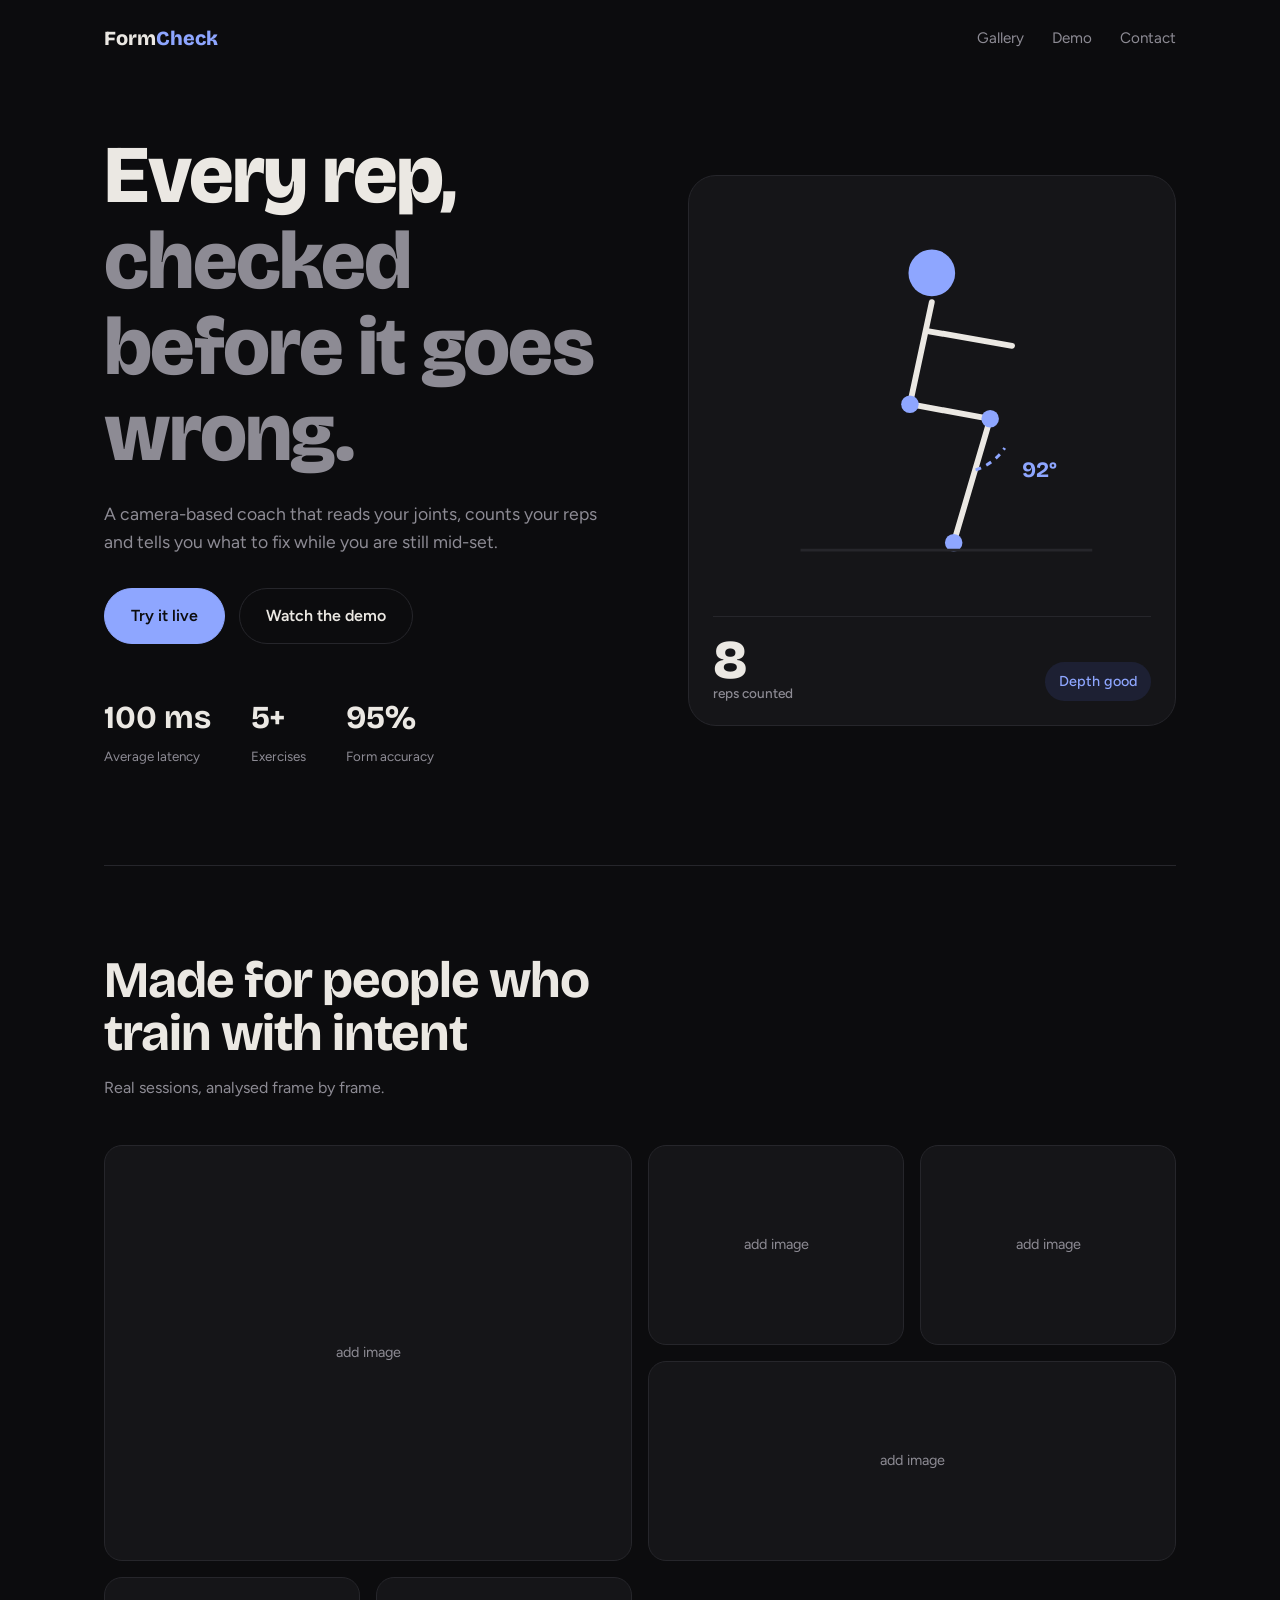
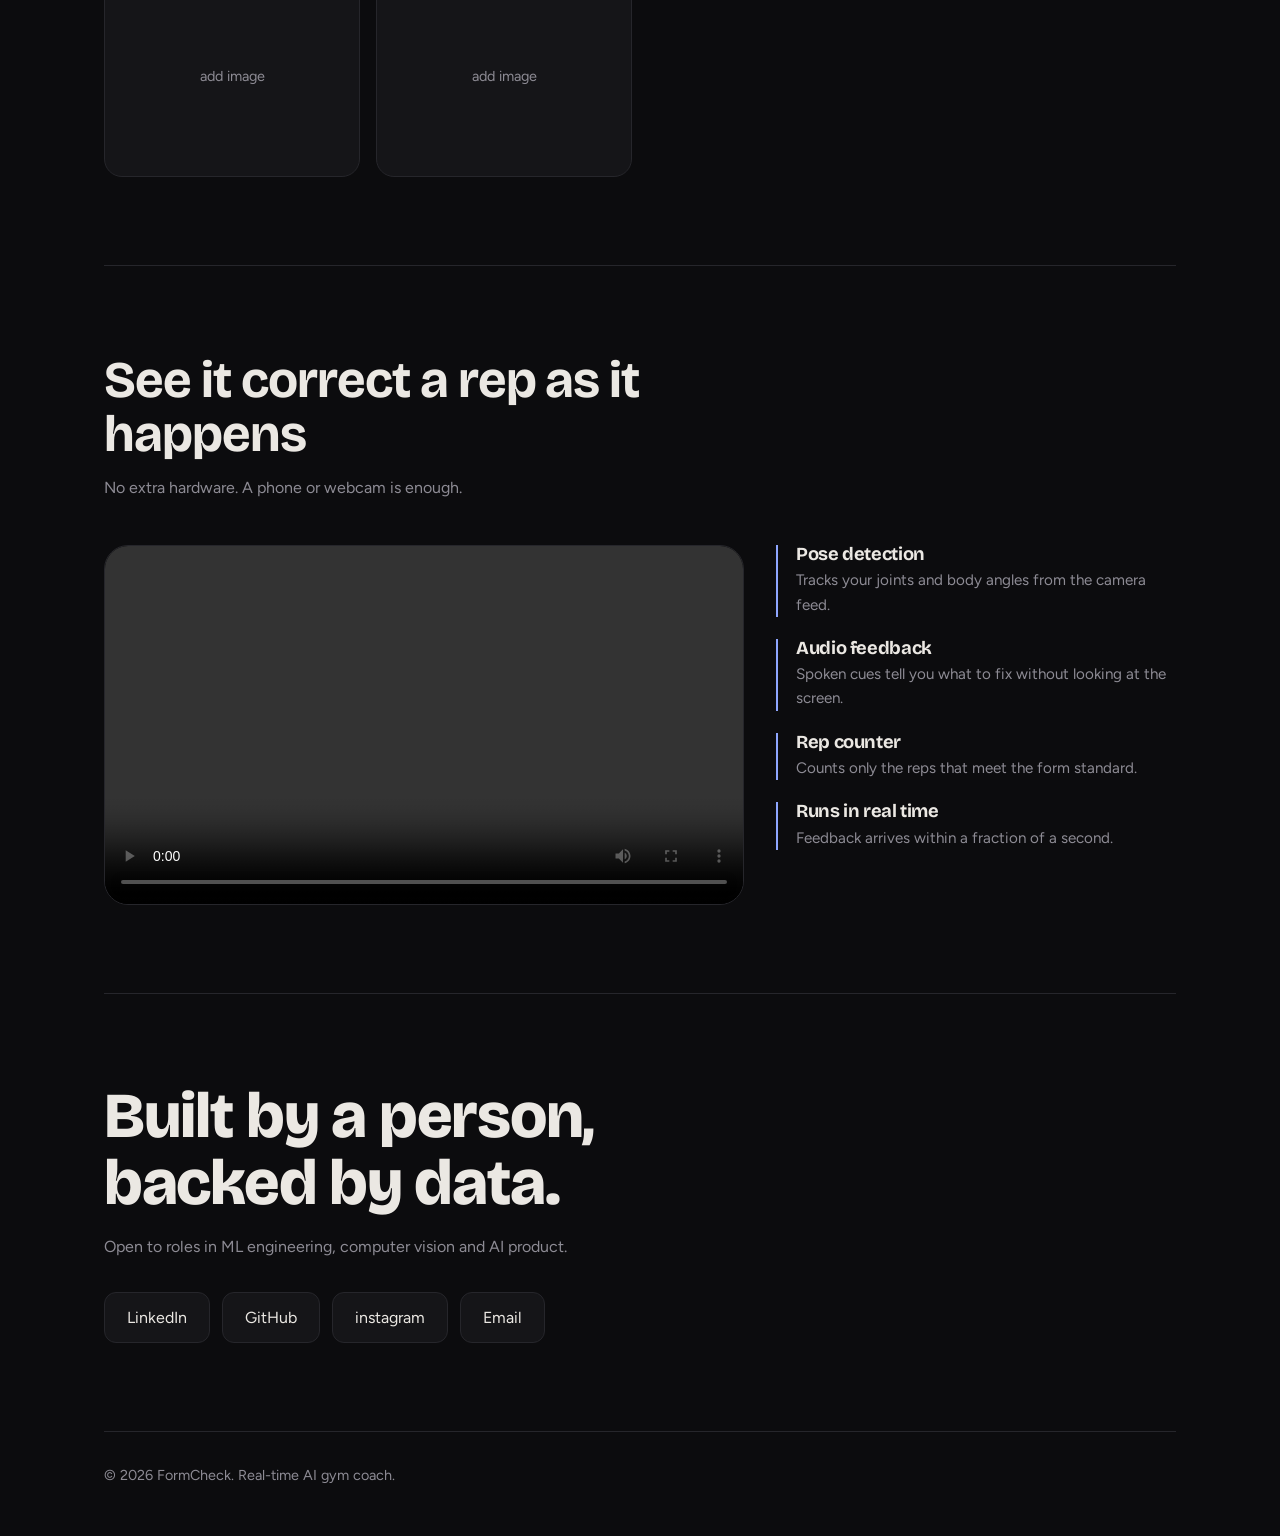
==== landing page/index.html @ 89ecd98c "landing page" ====
<!doctype html>
<html lang="en">
<head>
<meta charset="UTF-8" />
<meta name="viewport" content="width=device-width, initial-scale=1.0" />
<title>FormCheck – Real-time AI Gym Coach</title>
<link rel="preconnect" href="https://fonts.googleapis.com" />
<link rel="preconnect" href="https://fonts.gstatic.com" crossorigin />
<link href="https://fonts.googleapis.com/css2?family=Bricolage+Grotesque:opsz,wght@12..96,500;12..96,700;12..96,800&family=Figtree:wght@400;500;600&display=swap" rel="stylesheet" />
<link rel="stylesheet" href="style.css" />
</head>
<body>
<div class="wrap">
  <nav class="nav">
    <div class="brand">Form<i>Check</i></div>
    <div class="nav-links">
      <a href="#gallery">Gallery</a>
      <a href="#demo">Demo</a>
      <a href="#contact">Contact</a>
    </div>
  </nav>

  <header class="hero">
    <div>
      <h1>Every rep, <span>checked before it goes wrong.</span></h1>
      <p>A camera-based coach that reads your joints, counts your reps and tells you what to fix while you are still mid-set.</p>
      <div class="btns">
        <a class="btn primary" href="https://ai--realtime-gym-coach.streamlit.app/" target="_blank" rel="noopener noreferrer">Try it live</a>
        <a class="btn ghost" href="#demo">Watch the demo</a>
      </div>
      <div class="stats">
        <div><b>100 ms</b><small>Average latency</small></div>
        <div><b>5+</b><small>Exercises</small></div>
        <div><b>95%</b><small>Form accuracy</small></div>
      </div>
    </div>

    <div class="pose" aria-label="Live squat analysis preview">
      <svg viewBox="0 0 300 280" role="img" aria-label="Stick figure squatting with knee angle">
        <g id="figure">
          <path class="bone" d="M150 70 L135 140" />
          <path class="bone" d="M135 140 L190 150" />
          <path class="bone" d="M190 150 L165 235" />
          <path class="bone" d="M148 90 L205 100" />
          <circle class="joint" cx="150" cy="50" r="16" />
          <circle class="joint" cx="135" cy="140" r="6" />
          <circle class="joint" cx="190" cy="150" r="6" />
          <circle class="joint" cx="165" cy="235" r="6" />
          <path class="arc" d="M180 185 A38 38 0 0 0 200 170" />
          <text x="212" y="190" id="angle">92°</text>
        </g>
        <line x1="60" y1="240" x2="260" y2="240" stroke="#26262b" stroke-width="2" />
      </svg>
      <div class="readout">
        <div class="reps"><span id="count">8</span><small>reps counted</small></div>
        <div class="cue" id="cue">Depth good</div>
      </div>
    </div>
  </header>

  <section id="gallery">
    <div class="sec-head">
      <h2>Made for people who train with intent</h2>
      <p>Real sessions, analysed frame by frame.</p>
    </div>
    <div class="bento">
      <div class="tile big"><img src="./IMGs/i1.png" alt="Squat form analysis" onerror="this.parentElement.classList.add('placeholder')" /></div>
      <div class="tile"><img src="./IMGs/i2.png" alt="Deadlift posture feedback" onerror="this.parentElement.classList.add('placeholder')" /></div>
      <div class="tile"><img src="./IMGs/i3.png" alt="Overhead press alignment" onerror="this.parentElement.classList.add('placeholder')" /></div>
      <div class="tile wide"><img src="./IMGs/i4.png" alt="Lunge tracking" onerror="this.parentElement.classList.add('placeholder')" /></div>
      <div class="tile"><img src="./IMGs/i5.png" alt="Push-up form" onerror="this.parentElement.classList.add('placeholder')" /></div>
      <div class="tile"><img src="./IMGs/i6.png" alt="Rep counting overlay" onerror="this.parentElement.classList.add('placeholder')" /></div>
    </div>
  </section>

  <section id="demo">
    <div class="sec-head">
      <h2>See it correct a rep as it happens</h2>
      <p>No extra hardware. A phone or webcam is enough.</p>
    </div>
    <div class="demo">
      <div class="video"><video src="videos/video.mp4" controls playsinline></video></div>
      <ul class="features">
        <li><h3>Pose detection</h3><p>Tracks your joints and body angles from the camera feed.</p></li>
        <li><h3>Audio feedback</h3><p>Spoken cues tell you what to fix without looking at the screen.</p></li>
        <li><h3>Rep counter</h3><p>Counts only the reps that meet the form standard.</p></li>
        <li><h3>Runs in real time</h3><p>Feedback arrives within a fraction of a second.</p></li>
      </ul>
    </div>
  </section>

  <section class="contact" id="contact">
    <h2>Built by a person, backed by data.</h2>
    <p>Open to roles in ML engineering, computer vision and AI product.</p>
    <div class="links">
      <a href="https://www.linkedin.com/in/surajkhade-sk072005/" target="_blank" rel="noopener">LinkedIn</a>
      <a href="https://github.com/Surajkhade07" target="_blank" rel="noopener">GitHub</a>
      <a href="https://twitter.com/YOUR-HANDLE" target="_blank" rel="noopener">instagram</a>
      <a href="khadesuraj80@gmail.com">Email</a>
    </div>
  </section>

  <footer>© 2026 FormCheck. Real-time AI gym coach.</footer>
</div>

<script>
  // Demo readout: the rep counter and knee angle cycle to show the product idea.
  (function () {
    var reduce = window.matchMedia("(prefers-reduced-motion: reduce)").matches;
    if (reduce) return;
    var count = document.getElementById("count");
    var angle = document.getElementById("angle");
    var cue = document.getElementById("cue");
    var fig = document.getElementById("figure");
    var n = 8, down = false;
    setInterval(function () {
      down = !down;
      fig.style.transform = down ? "translateY(0)" : "translateY(-14px)";
      angle.textContent = down ? "92°" : "141°";
      cue.textContent = down ? "Depth good" : "Stand tall";
      if (!down) { n++; count.textContent = n; }
    }, 1400);
  })();
</script>
</body>
</html>
---- landing page/style.css ----
:root {
  --bg: #0c0c0e;
  --panel: #151518;
  --line: #26262b;
  --text: #ebe8e3;
  --muted: #8d8b94;
  --accent: #8ea6ff;
  --radius: 18px;
}
* { box-sizing: border-box; margin: 0; padding: 0; }
html { scroll-behavior: smooth; }
body {
  background: var(--bg);
  color: var(--text);
  font-family: "Figtree", system-ui, sans-serif;
  line-height: 1.6;
}
a { color: inherit; text-decoration: none; }
:focus-visible { outline: 2px solid var(--accent); outline-offset: 3px; }
.wrap { max-width: 1120px; margin: 0 auto; padding: 0 24px; }
h1, h2, h3 { font-family: "Bricolage Grotesque", sans-serif; line-height: 1.05; letter-spacing: -0.02em; }

/* NAV */
.nav { display: flex; justify-content: space-between; align-items: center; padding: 22px 0; }
.brand { font-family: "Bricolage Grotesque", sans-serif; font-weight: 800; font-size: 1.25rem; }
.brand i { color: var(--accent); font-style: normal; }
.nav-links { display: flex; gap: 28px; color: var(--muted); font-size: .95rem; }
.nav-links a:hover { color: var(--text); }

/* HERO */
.hero { display: grid; grid-template-columns: 1.1fr 1fr; gap: 48px; align-items: center; padding: 56px 0 96px; }
.hero h1 { font-size: clamp(2.8rem, 6.4vw, 5.4rem); font-weight: 800; }
.hero h1 span { color: var(--muted); }
.hero p { margin: 24px 0 32px; color: var(--muted); font-size: 1.1rem; max-width: 46ch; }
.btns { display: flex; gap: 14px; flex-wrap: wrap; }
.btn { padding: 14px 26px; border-radius: 999px; font-weight: 600; border: 1px solid var(--line); transition: background .2s, border-color .2s; }
.btn.primary { background: var(--accent); color: #0c0c0e; border-color: var(--accent); }
.btn.primary:hover { background: #a9bbff; }
.btn.ghost:hover { border-color: var(--muted); }
.stats { display: flex; gap: 40px; margin-top: 48px; }
.stats b { display: block; font-family: "Bricolage Grotesque", sans-serif; font-size: 2rem; }
.stats small { color: var(--muted); }

/* POSE PANEL */
.pose { background: var(--panel); border: 1px solid var(--line); border-radius: 28px; padding: 24px; position: relative; }
.pose svg { width: 100%; height: auto; display: block; }
.pose .bone { stroke: var(--text); stroke-width: 4; stroke-linecap: round; fill: none; }
.pose .joint { fill: var(--accent); }
.pose .arc { stroke: var(--accent); stroke-width: 2; fill: none; stroke-dasharray: 4 4; }
.pose text { fill: var(--accent); font-family: "Bricolage Grotesque", sans-serif; font-size: 15px; font-weight: 700; }
.readout { display: flex; justify-content: space-between; align-items: flex-end; margin-top: 8px; padding-top: 16px; border-top: 1px solid var(--line); }
.reps { font-family: "Bricolage Grotesque", sans-serif; font-size: 3.4rem; font-weight: 800; line-height: 1; }
.reps small { display: block; font-family: "Figtree", sans-serif; font-size: .85rem; font-weight: 500; color: var(--muted); }
.cue { background: #1d2033; color: var(--accent); padding: 8px 14px; border-radius: 999px; font-size: .9rem; font-weight: 500; }

/* SECTIONS */
section { padding: 88px 0; border-top: 1px solid var(--line); }
.sec-head { max-width: 560px; margin-bottom: 44px; }
.sec-head h2 { font-size: clamp(2rem, 4vw, 3.2rem); font-weight: 700; }
.sec-head p { color: var(--muted); margin-top: 14px; }

/* GALLERY BENTO */
.bento { display: grid; grid-template-columns: repeat(4, 1fr); grid-auto-rows: 200px; gap: 16px; }
.tile { background: var(--panel); border: 1px solid var(--line); border-radius: var(--radius); overflow: hidden; position: relative; }
.tile img { width: 100%; height: 100%; object-fit: cover; display: block; }
.tile.big { grid-column: span 2; grid-row: span 2; }
.tile.wide { grid-column: span 2; }
.tile.placeholder { display: grid; place-items: center; color: var(--muted); font-size: .9rem; }
.tile.placeholder::after { content: "add image"; }
.tile.placeholder img { display: none; }

/* DEMO */
.demo { display: grid; grid-template-columns: 1.6fr 1fr; gap: 32px; align-items: start; }
.video { border-radius: 24px; overflow: hidden; border: 1px solid var(--line); background: #000; aspect-ratio: 16/9; }
.video video { width: 100%; height: 100%; display: block; object-fit: cover; }
.features { list-style: none; display: grid; gap: 22px; }
.features li { padding-left: 18px; border-left: 2px solid var(--accent); }
.features h3 { font-size: 1.15rem; margin-bottom: 4px; }
.features p { color: var(--muted); font-size: .95rem; }

/* CONTACT */
.contact h2 { font-size: clamp(2.2rem, 5vw, 4rem); font-weight: 800; max-width: 14ch; }
.contact p { color: var(--muted); margin: 18px 0 32px; max-width: 48ch; }
.links { display: flex; flex-wrap: wrap; gap: 12px; }
.links a { padding: 12px 22px; border: 1px solid var(--line); border-radius: 12px; background: var(--panel); transition: border-color .2s, color .2s; }
.links a:hover { border-color: var(--accent); color: var(--accent); }
footer { padding: 32px 0 48px; color: var(--muted); font-size: .9rem; border-top: 1px solid var(--line); }

/* load-in: one orchestrated moment */
.pose { animation: rise .8s ease both; }
@keyframes rise { from { opacity: 0; transform: translateY(20px); } to { opacity: 1; transform: none; } }
#figure { transition: transform .9s ease-in-out; }
@media (prefers-reduced-motion: reduce) { .pose { animation: none; } #figure { transition: none; } html { scroll-behavior: auto; } }

/* RESPONSIVE */
@media (max-width: 860px) {
  .hero, .demo { grid-template-columns: 1fr; }
  .bento { grid-template-columns: repeat(2, 1fr); grid-auto-rows: 170px; }
  .nav-links { gap: 16px; }
}
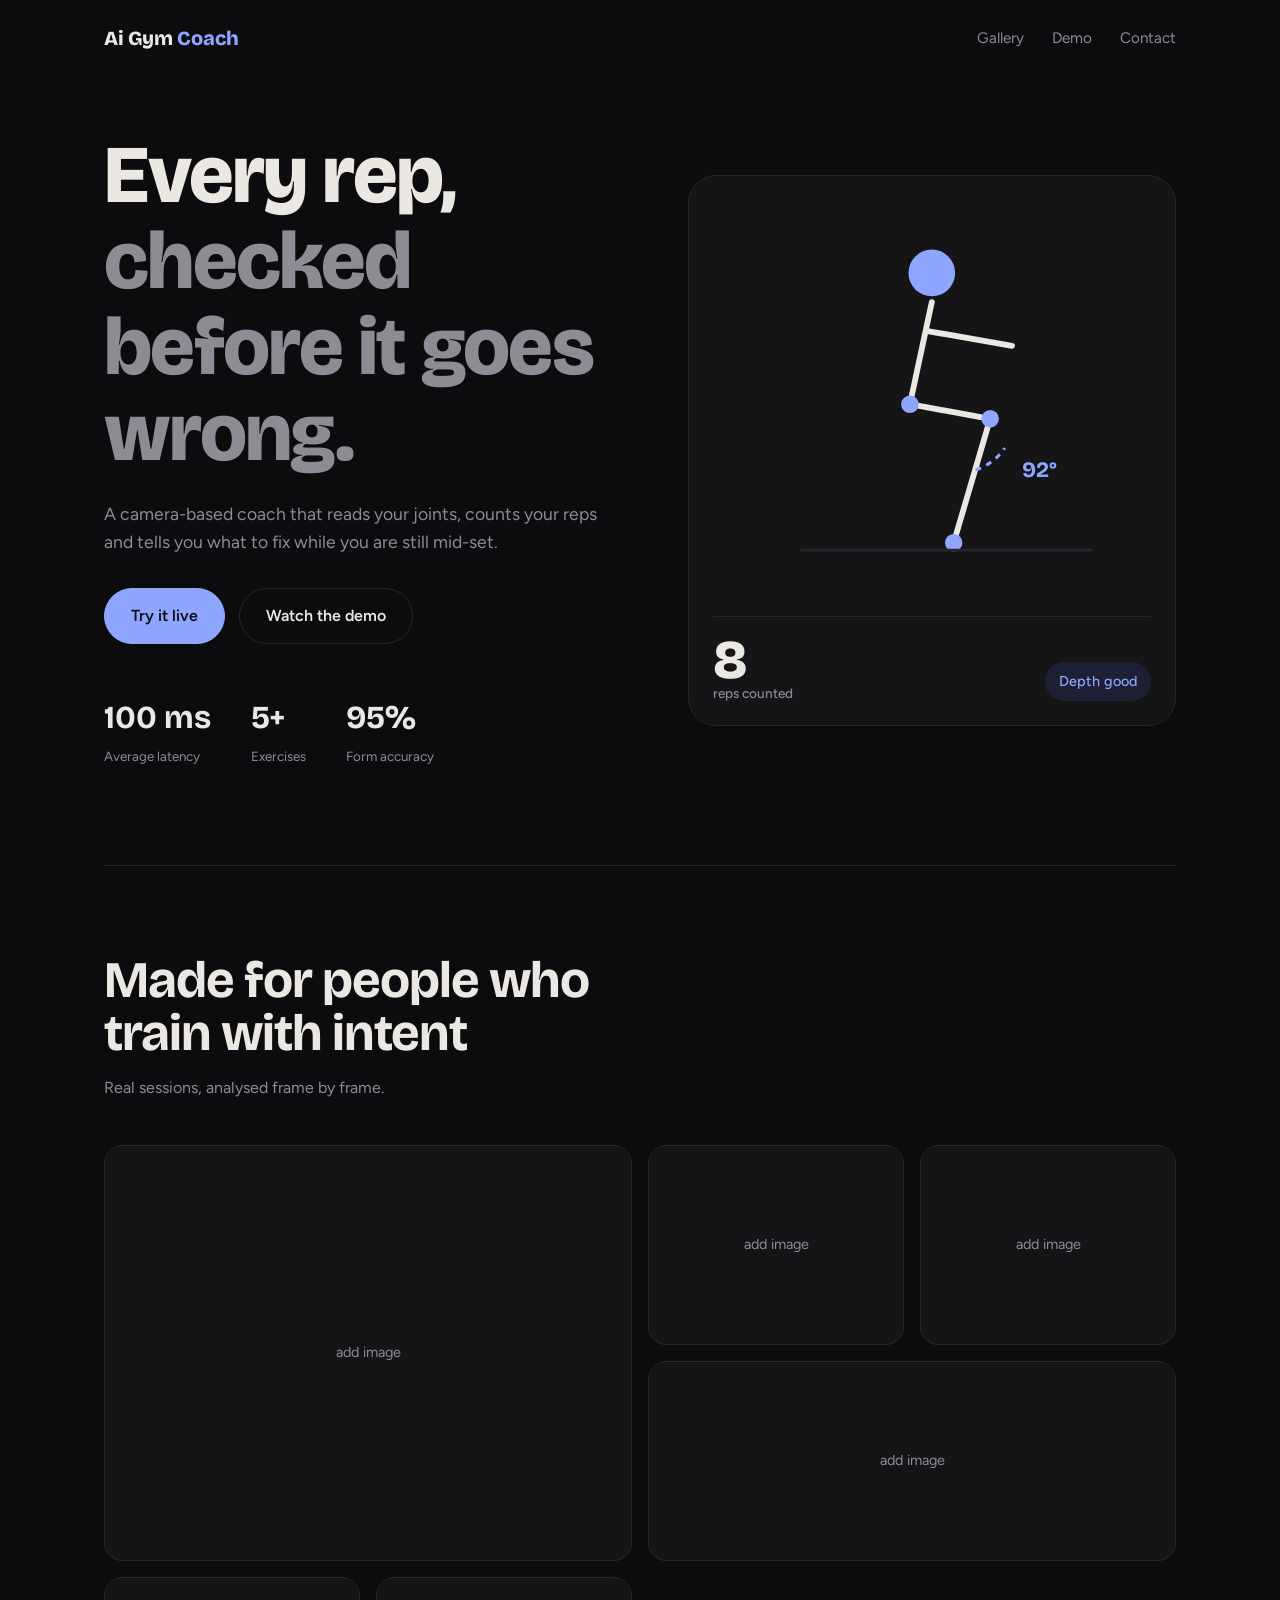
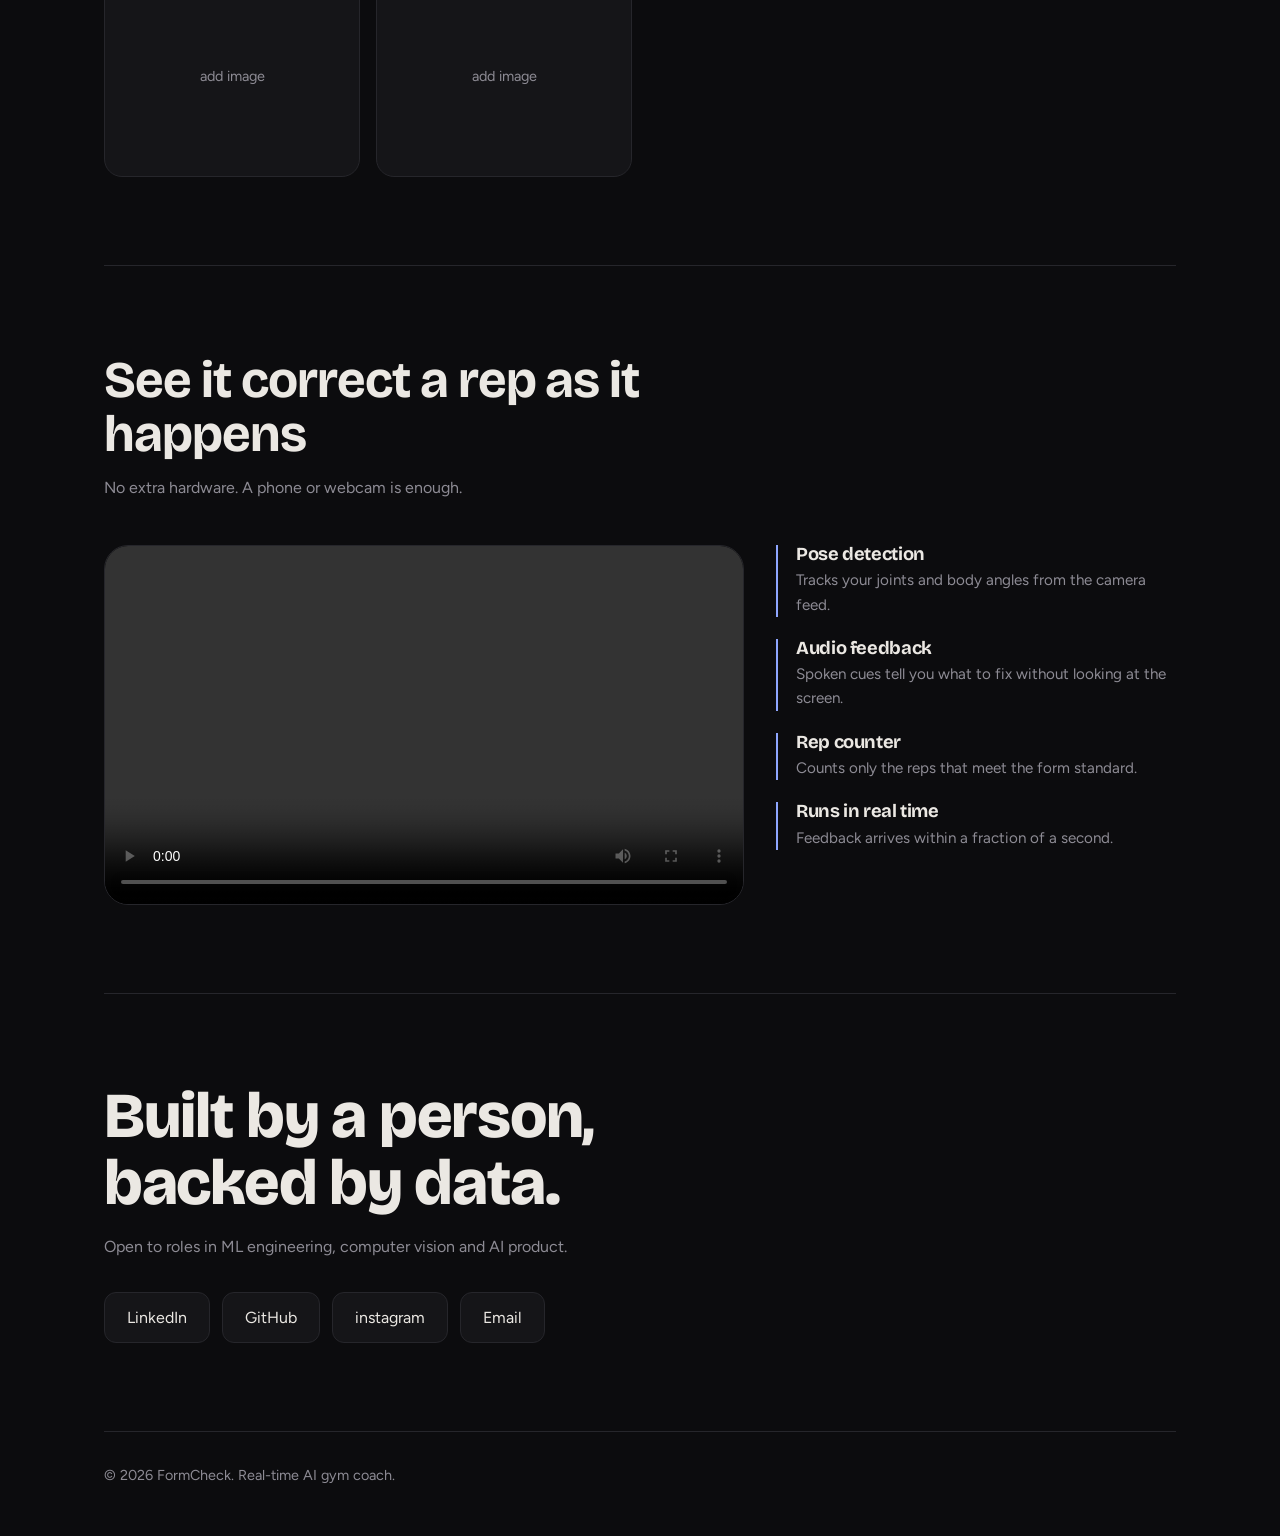
==== commit 4d44ab3e: "changes" ====
--- a/landing page/index.html
+++ b/landing page/index.html
@@ -12,7 +12,7 @@
 <body>
 <div class="wrap">
   <nav class="nav">
-    <div class="brand">Form<i>Check</i></div>
+    <div class="brand">Ai Gym <i>Coach</i></div>
     <div class="nav-links">
       <a href="#gallery">Gallery</a>
       <a href="#demo">Demo</a>
@@ -95,7 +95,10 @@
     <div class="links">
       <a href="https://www.linkedin.com/in/surajkhade-sk072005/" target="_blank" rel="noopener">LinkedIn</a>
       <a href="https://github.com/Surajkhade07" target="_blank" rel="noopener">GitHub</a>
-      <a href="https://twitter.com/YOUR-HANDLE" target="_blank" rel="noopener">instagram</a>
+      <a href="https://twitter.com/YOUR-HANDLE
+      
+      
+      " target="_blank" rel="noopener">instagram</a>
       <a href="khadesuraj80@gmail.com">Email</a>
     </div>
   </section>
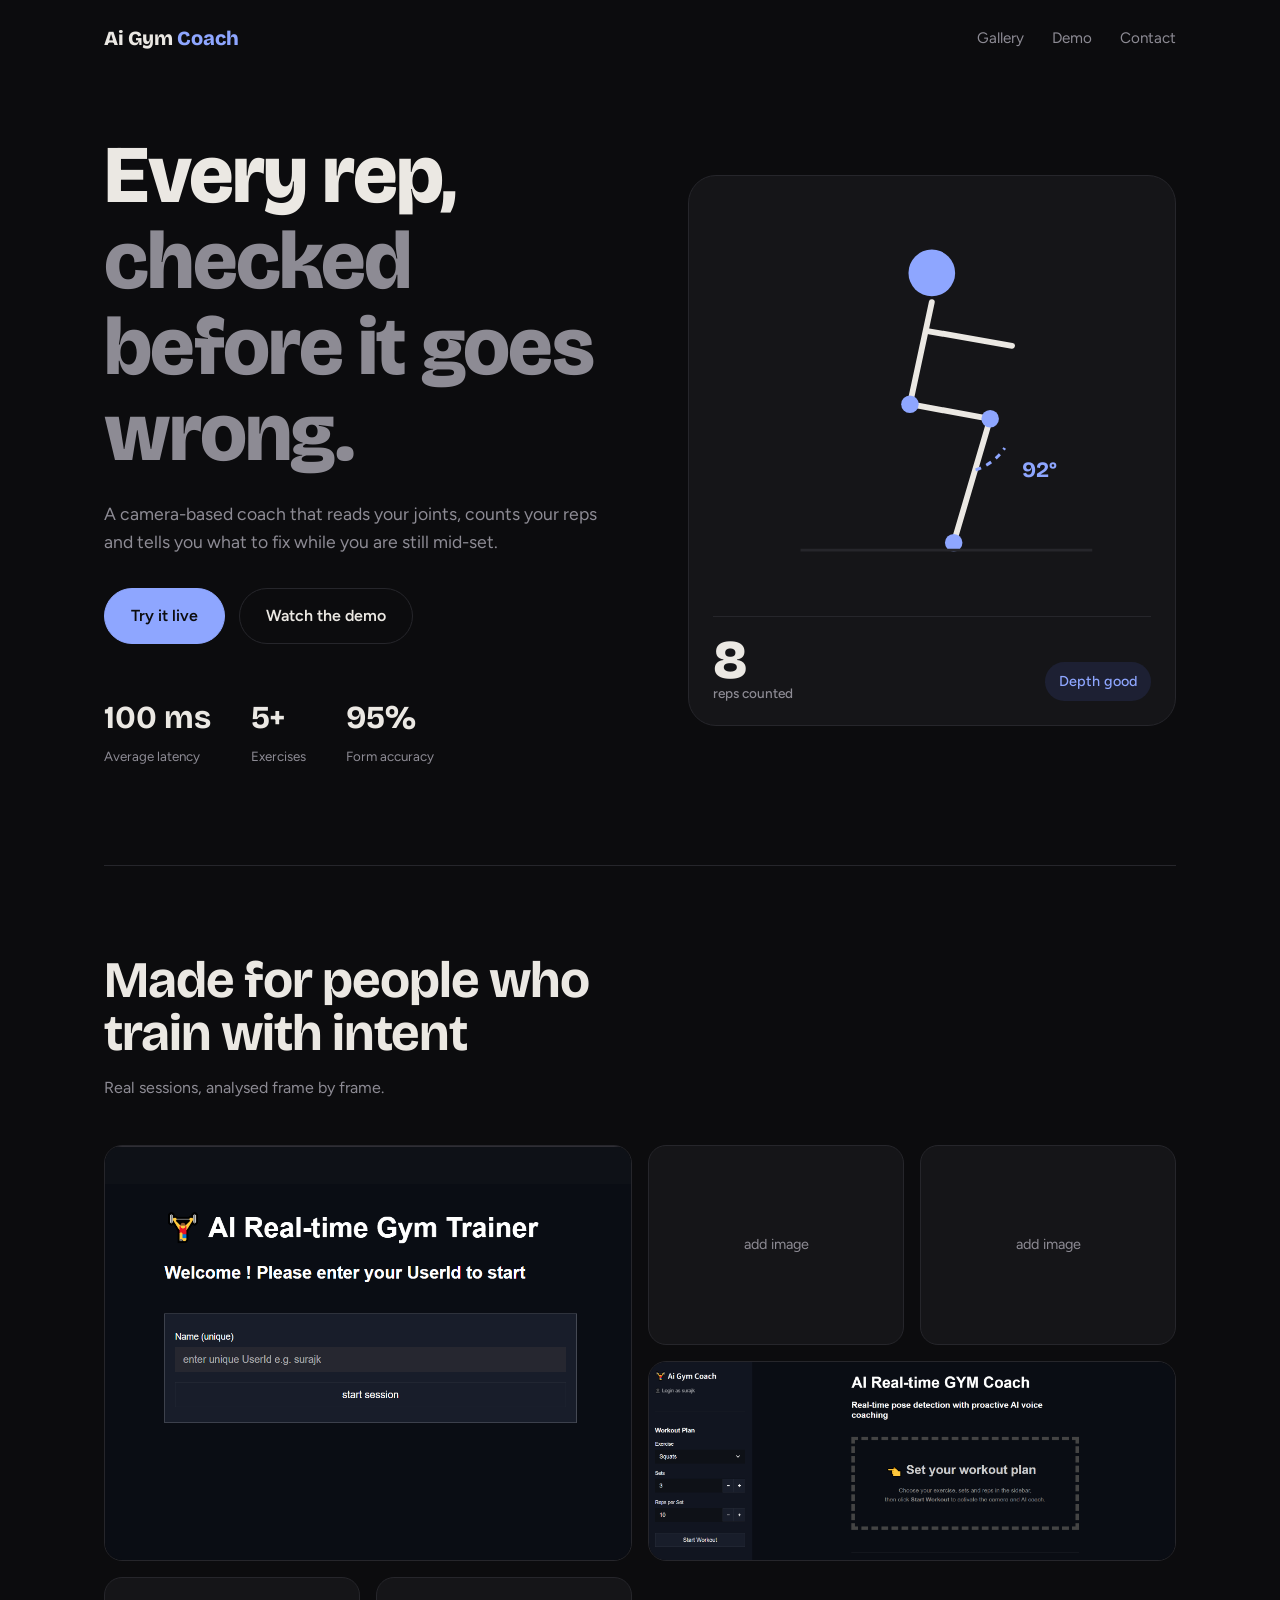
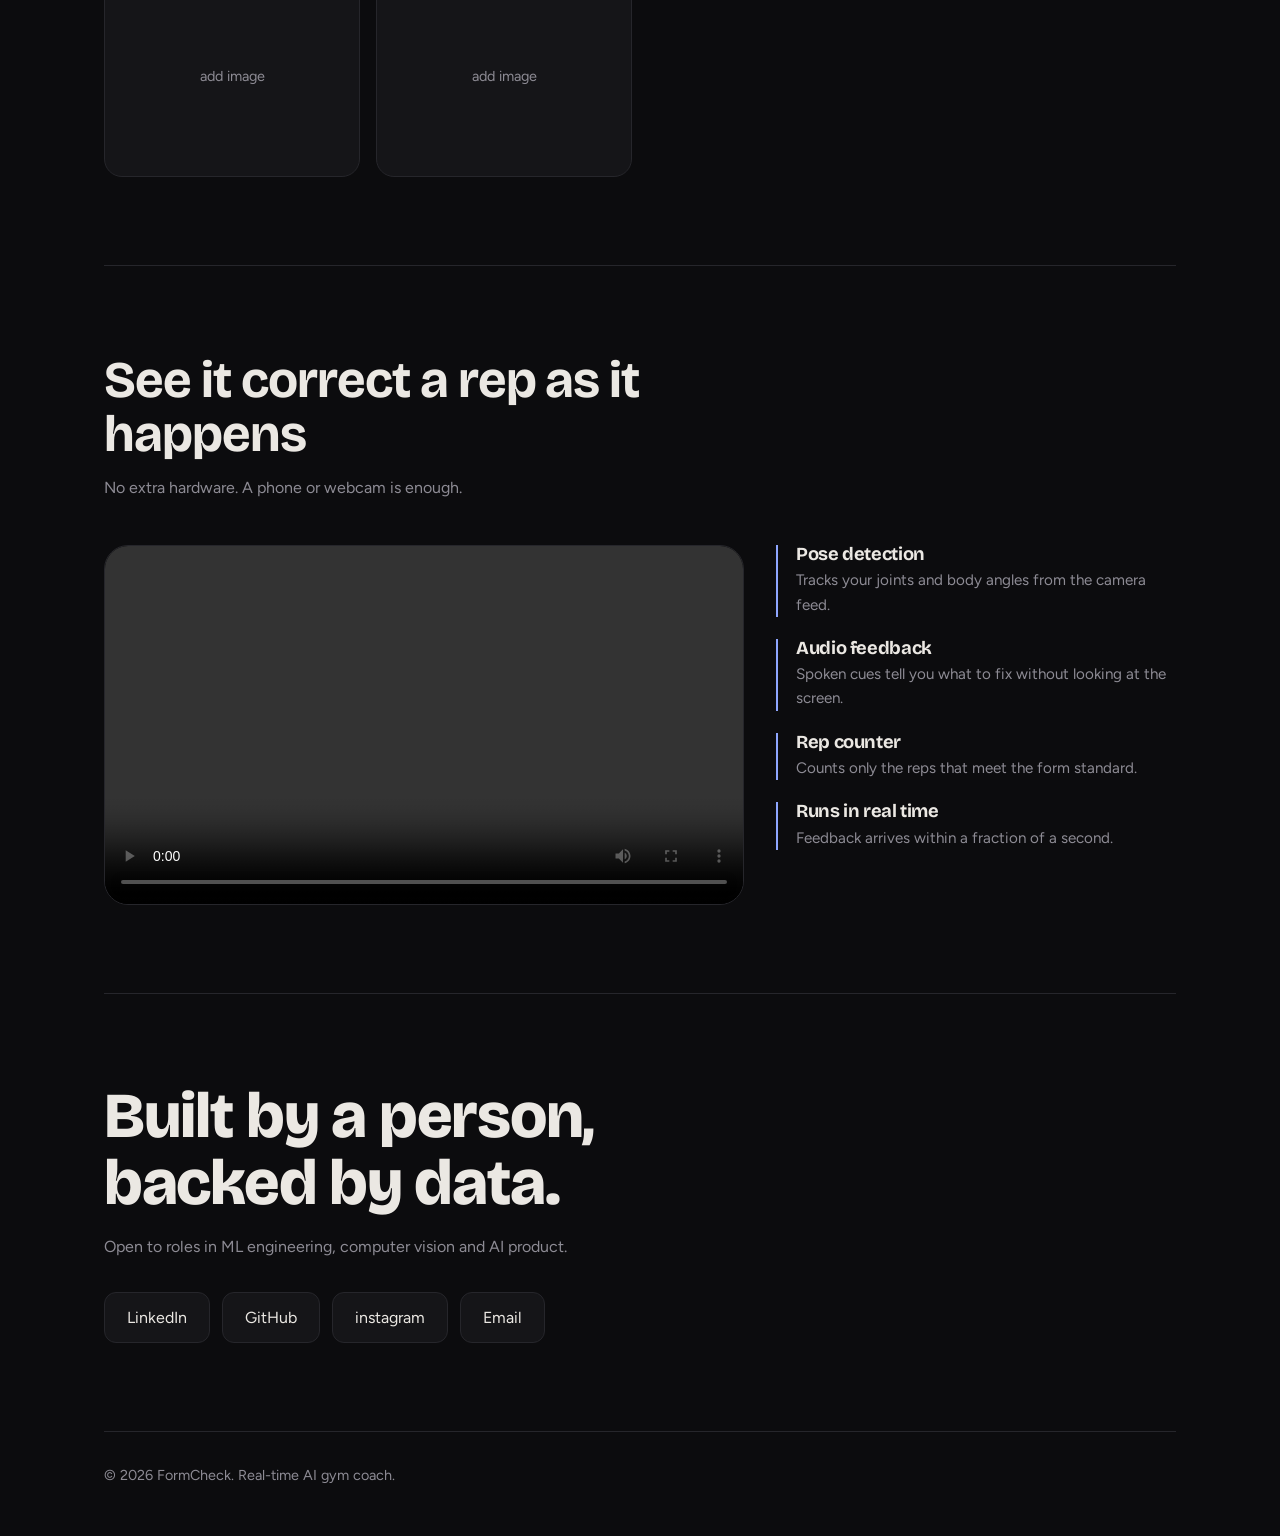
==== commit dd114811: "landing page changes" ====
--- a/landing page/index.html
+++ b/landing page/index.html
@@ -64,12 +64,12 @@
       <p>Real sessions, analysed frame by frame.</p>
     </div>
     <div class="bento">
-      <div class="tile big"><img src="./IMGs/i1.png" alt="Squat form analysis" onerror="this.parentElement.classList.add('placeholder')" /></div>
-      <div class="tile"><img src="./IMGs/i2.png" alt="Deadlift posture feedback" onerror="this.parentElement.classList.add('placeholder')" /></div>
-      <div class="tile"><img src="./IMGs/i3.png" alt="Overhead press alignment" onerror="this.parentElement.classList.add('placeholder')" /></div>
-      <div class="tile wide"><img src="./IMGs/i4.png" alt="Lunge tracking" onerror="this.parentElement.classList.add('placeholder')" /></div>
-      <div class="tile"><img src="./IMGs/i5.png" alt="Push-up form" onerror="this.parentElement.classList.add('placeholder')" /></div>
-      <div class="tile"><img src="./IMGs/i6.png" alt="Rep counting overlay" onerror="this.parentElement.classList.add('placeholder')" /></div>
+      <div class="tile big"><img src="images/img1.png" alt="Squat form analysis" onerror="this.parentElement.classList.add('placeholder')" /></div>
+      <div class="tile"><img src="images/img4.png" alt="Deadlift posture feedback" onerror="this.parentElement.classList.add('placeholder')" /></div>
+      <div class="tile"><img src="images/img3.png" alt="Overhead press alignment" onerror="this.parentElement.classList.add('placeholder')" /></div>
+      <div class="tile wide"><img src="images/img2.png" alt="Lunge tracking" onerror="this.parentElement.classList.add('placeholder')" /></div>
+      <div class="tile"><img src="images/img5.png" alt="Push-up form" onerror="this.parentElement.classList.add('placeholder')" /></div>
+      <div class="tile"><img src="images/img6.png" alt="Rep counting overlay" onerror="this.parentElement.classList.add('placeholder')" /></div>
     </div>
   </section>
 
